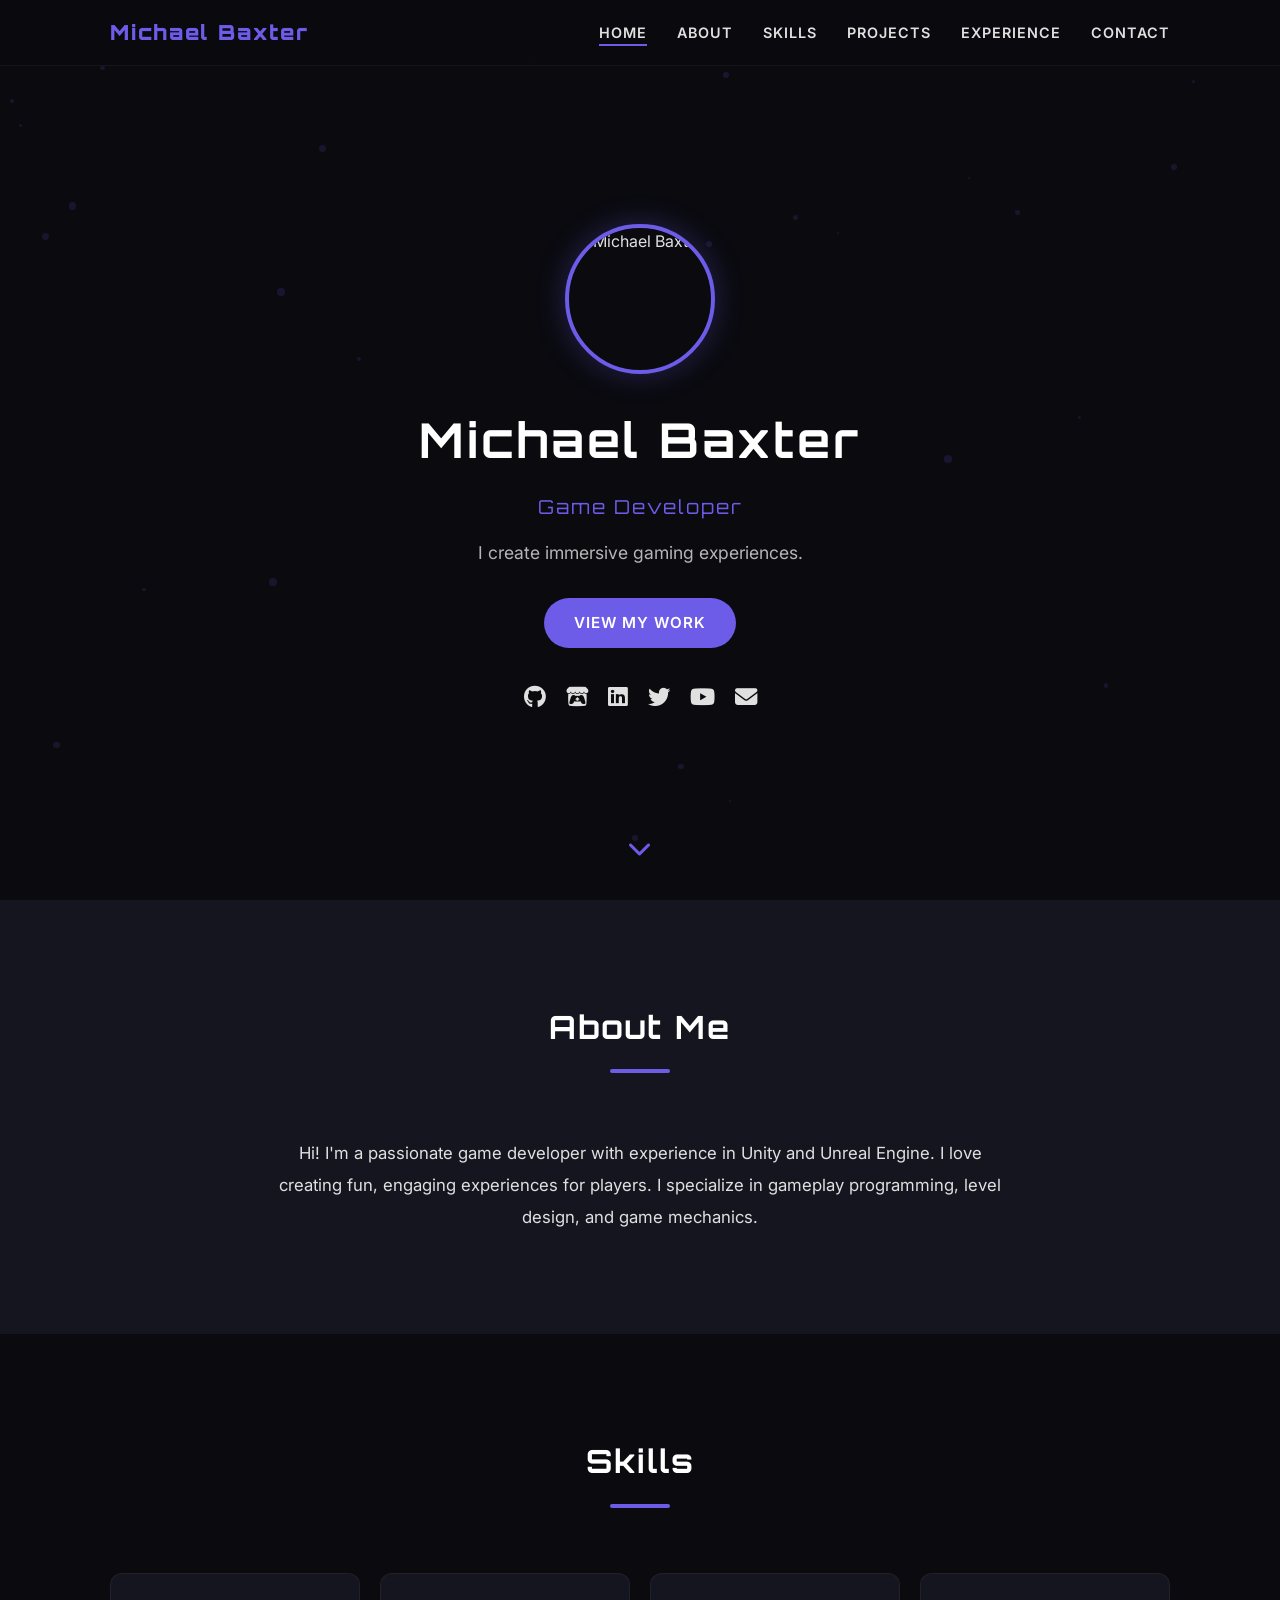
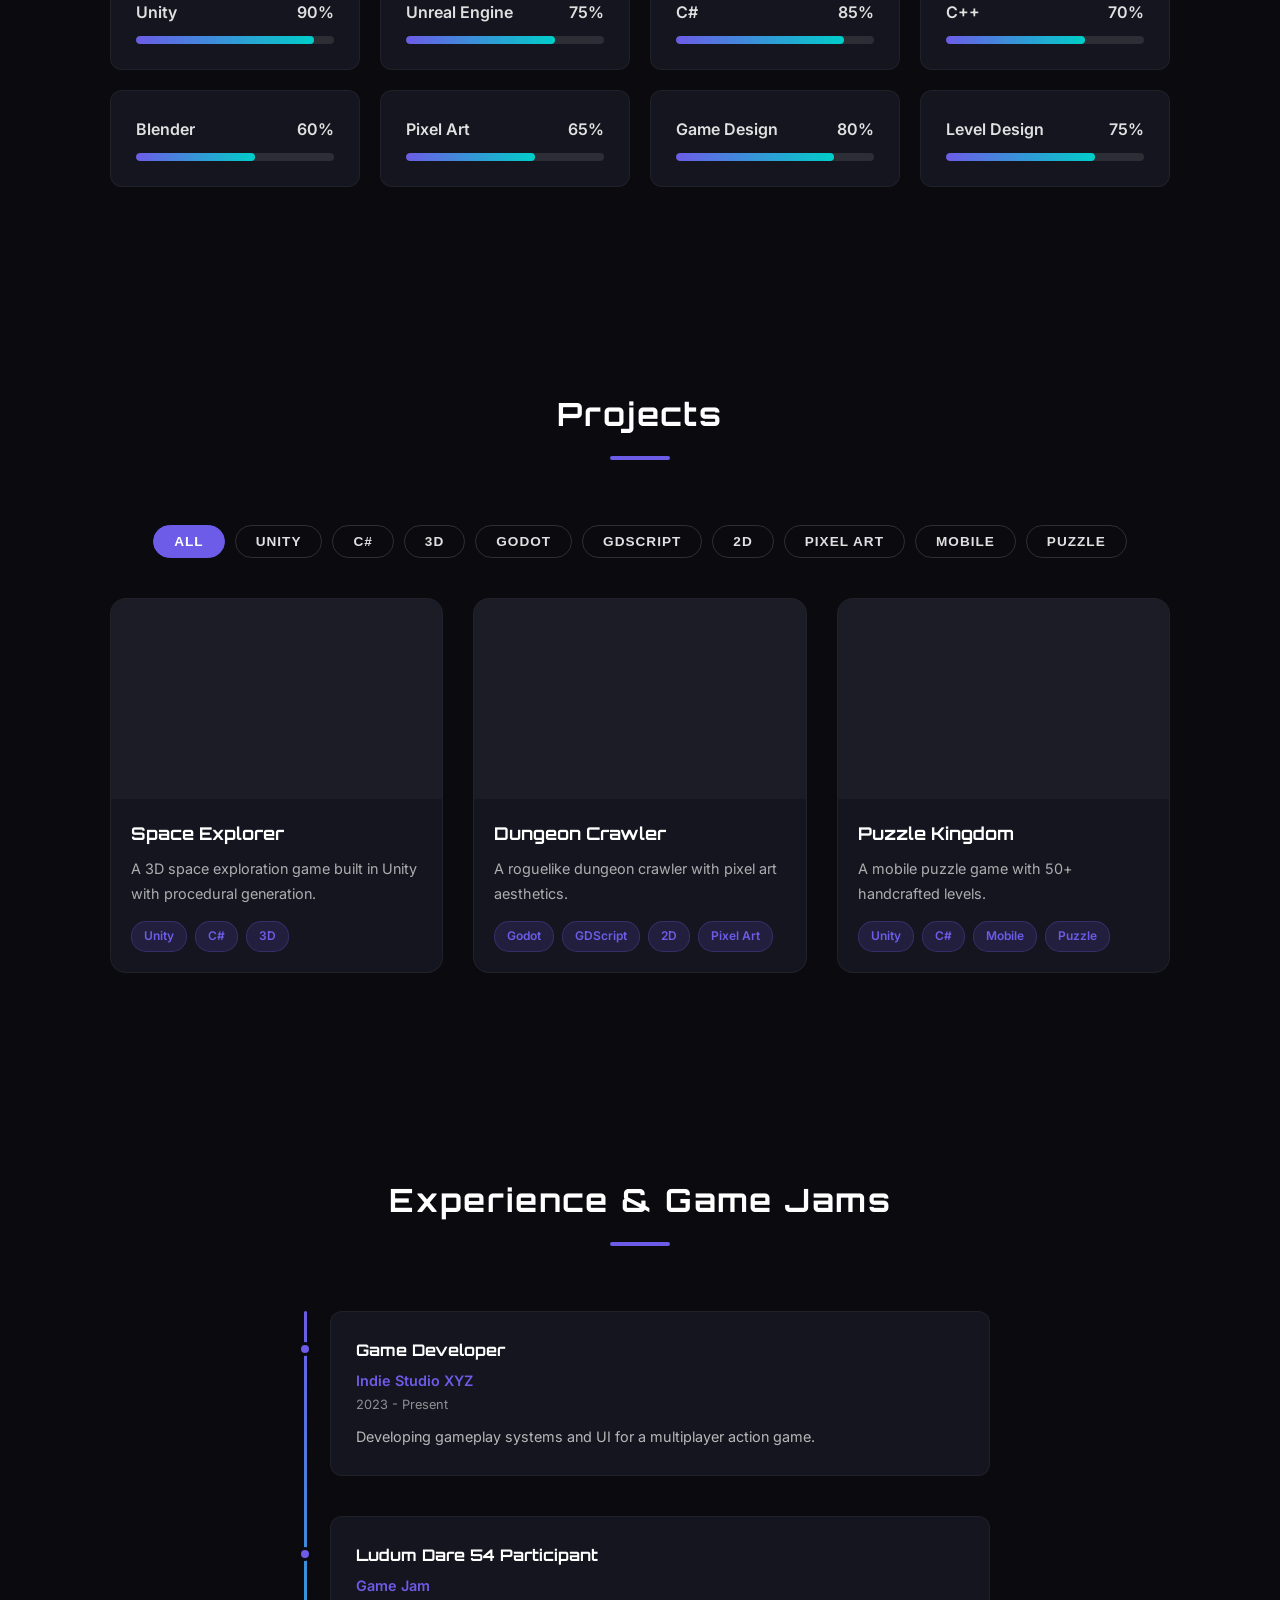
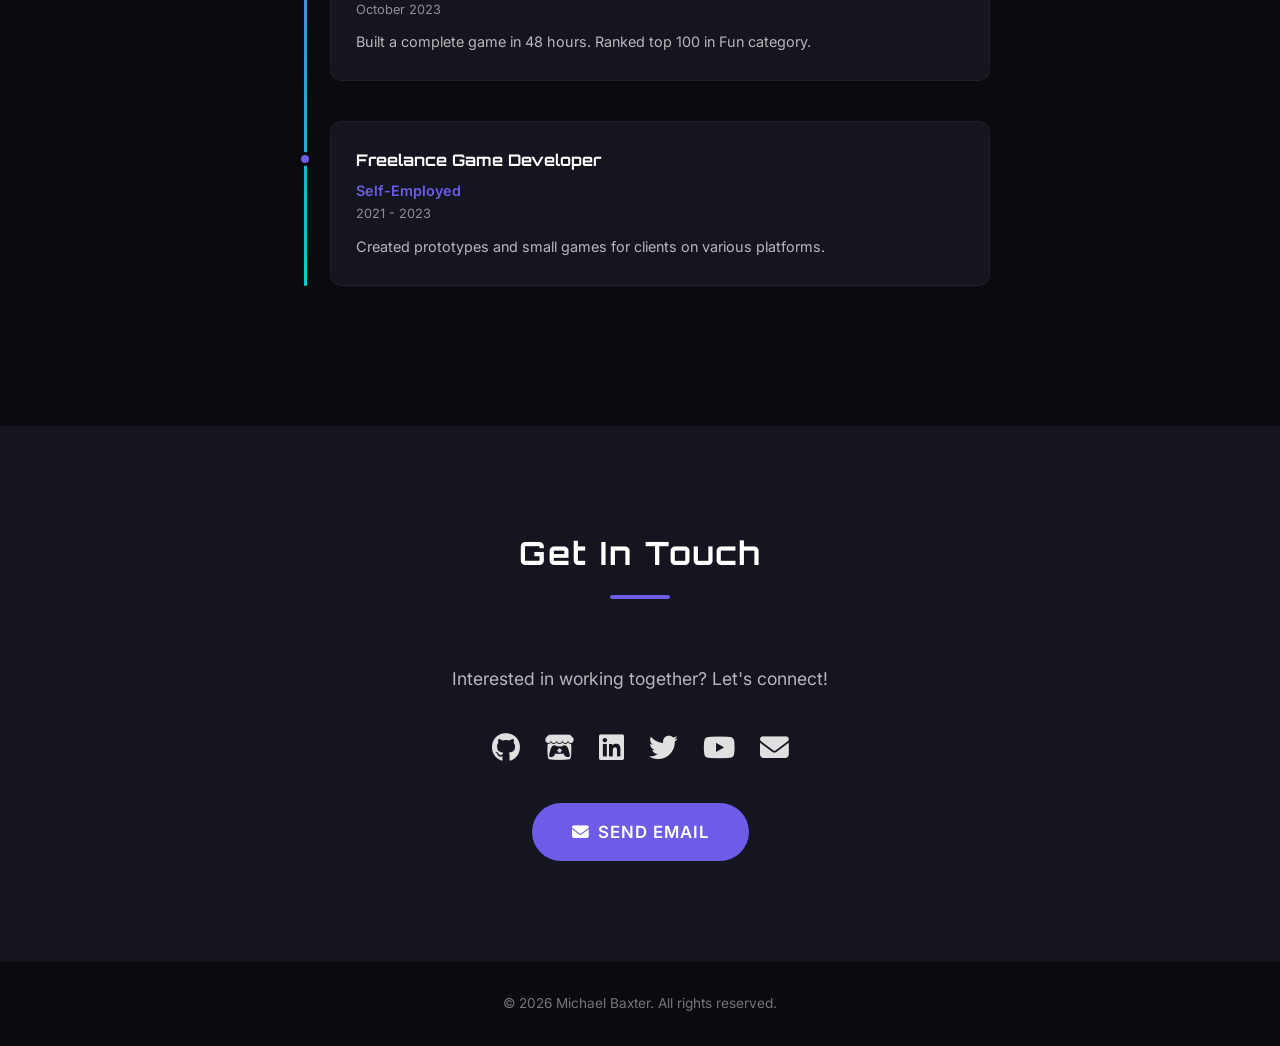
==== my-portfolio/index.html @ fe263648 "Add files via upload" ====
<!DOCTYPE html>
<html lang="en">
<head>
  <meta charset="UTF-8" />
  <meta name="viewport" content="width=device-width, initial-scale=1.0" />
  <title>Game Dev Portfolio</title>
  <link rel="stylesheet" href="style.css" />
  <link rel="stylesheet" href="https://cdnjs.cloudflare.com/ajax/libs/font-awesome/6.5.0/css/all.min.css" />
  <link href="https://fonts.googleapis.com/css2?family=Orbitron:wght@400;700;900&family=Inter:wght@300;400;600;700&display=swap" rel="stylesheet" />
</head>
<body>

  <!-- NAVIGATION -->
  <nav id="navbar">
    <div class="nav-container">
      <a href="#hero" class="nav-logo" id="nav-name"></a>
      <button class="nav-toggle" id="navToggle" aria-label="Toggle menu">
        <i class="fas fa-bars"></i>
      </button>
      <ul class="nav-links" id="navLinks">
        <li><a href="#hero">Home</a></li>
        <li><a href="#about">About</a></li>
        <li><a href="#skills">Skills</a></li>
        <li><a href="#projects">Projects</a></li>
        <li><a href="#experience">Experience</a></li>
        <li><a href="#contact">Contact</a></li>
      </ul>
    </div>
  </nav>

  <!-- HERO -->
  <section id="hero">
    <div class="hero-particles" id="particles"></div>
    <div class="hero-content">
      <img id="hero-image" class="hero-avatar" src="" alt="Profile" />
      <h1 id="hero-name"></h1>
      <h2 id="hero-title"></h2>
      <p id="hero-tagline"></p>
      <div class="hero-buttons">
        <a href="#projects" class="btn btn-primary">View My Work</a>
        <a href="#" id="hero-resume" class="btn btn-secondary">Resume</a>
      </div>
      <div class="hero-socials" id="hero-socials"></div>
    </div>
    <div class="scroll-indicator">
      <i class="fas fa-chevron-down"></i>
    </div>
  </section>

  <!-- ABOUT -->
  <section id="about">
    <div class="container">
      <h2 class="section-title">About Me</h2>
      <div class="about-content">
        <p id="about-text"></p>
      </div>
    </div>
  </section>

  <!-- SKILLS -->
  <section id="skills">
    <div class="container">
      <h2 class="section-title">Skills</h2>
      <div class="skills-grid" id="skills-grid"></div>
    </div>
  </section>

  <!-- PROJECTS -->
  <section id="projects">
    <div class="container">
      <h2 class="section-title">Projects</h2>
      <div class="filter-buttons" id="filter-buttons"></div>
      <div class="projects-grid" id="projects-grid"></div>
    </div>
  </section>

  <!-- VIDEO MODAL -->
  <div class="modal-overlay" id="videoModal">
    <div class="modal-content">
      <button class="modal-close" id="modalClose"><i class="fas fa-times"></i></button>
      <iframe id="modalVideo" src="" frameborder="0" allowfullscreen></iframe>
    </div>
  </div>

  <!-- EXPERIENCE -->
  <section id="experience">
    <div class="container">
      <h2 class="section-title">Experience & Game Jams</h2>
      <div class="timeline" id="timeline"></div>
    </div>
  </section>

  <!-- CONTACT -->
  <section id="contact">
    <div class="container">
      <h2 class="section-title">Get In Touch</h2>
      <p class="contact-text">Interested in working together? Let's connect!</p>
      <div class="contact-socials" id="contact-socials"></div>
      <a id="contact-email" href="" class="btn btn-primary btn-large">
        <i class="fas fa-envelope"></i> Send Email
      </a>
    </div>
  </section>

  <!-- FOOTER -->
  <footer>
    <p>&copy; <span id="footer-year"></span> <span id="footer-name"></span>. All rights reserved.</p>
  </footer>

  <script src="config.js"></script>
  <script src="script.js"></script>
</body>
</html>
---- my-portfolio/style.css ----
/* ========================
   CSS VARIABLES (set by JS)
   ======================== */
:root {
  --primary: #6c5ce7;
  --secondary: #00cec9;
  --bg: #0a0a0f;
  --card-bg: #15151f;
  --text: #e0e0e0;
  --heading: #ffffff;
}

/* ========================
   RESET & BASE
   ======================== */
*, *::before, *::after {
  margin: 0;
  padding: 0;
  box-sizing: border-box;
}

html {
  scroll-behavior: smooth;
  scroll-padding-top: 70px;
}

body {
  font-family: 'Inter', sans-serif;
  background-color: var(--bg);
  color: var(--text);
  line-height: 1.7;
  overflow-x: hidden;
}

h1, h2, h3, h4 {
  font-family: 'Orbitron', sans-serif;
  color: var(--heading);
}

a {
  text-decoration: none;
  color: inherit;
}

img {
  max-width: 100%;
  display: block;
}

.container {
  max-width: 1100px;
  margin: 0 auto;
  padding: 0 20px;
}

/* ========================
   NAVIGATION
   ======================== */
#navbar {
  position: fixed;
  top: 0;
  left: 0;
  width: 100%;
  z-index: 1000;
  background: rgba(10, 10, 15, 0.85);
  backdrop-filter: blur(12px);
  border-bottom: 1px solid rgba(255, 255, 255, 0.05);
  transition: all 0.3s ease;
}

#navbar.scrolled {
  background: rgba(10, 10, 15, 0.95);
  box-shadow: 0 4px 30px rgba(0, 0, 0, 0.3);
}

.nav-container {
  max-width: 1100px;
  margin: 0 auto;
  padding: 0 20px;
  display: flex;
  justify-content: space-between;
  align-items: center;
  height: 65px;
}

.nav-logo {
  font-family: 'Orbitron', sans-serif;
  font-size: 1.3rem;
  font-weight: 900;
  color: var(--primary);
  letter-spacing: 2px;
}

.nav-links {
  list-style: none;
  display: flex;
  gap: 30px;
}

.nav-links a {
  font-size: 0.9rem;
  font-weight: 600;
  text-transform: uppercase;
  letter-spacing: 1px;
  color: var(--text);
  transition: color 0.3s;
  position: relative;
}

.nav-links a::after {
  content: '';
  position: absolute;
  bottom: -5px;
  left: 0;
  width: 0%;
  height: 2px;
  background: var(--primary);
  transition: width 0.3s;
}

.nav-links a:hover::after,
.nav-links a.active::after {
  width: 100%;
}

.nav-links a:hover {
  color: var(--primary);
}

.nav-toggle {
  display: none;
  background: none;
  border: none;
  color: var(--heading);
  font-size: 1.5rem;
  cursor: pointer;
}

/* ========================
   HERO SECTION
   ======================== */
#hero {
  min-height: 100vh;
  display: flex;
  flex-direction: column;
  justify-content: center;
  align-items: center;
  text-align: center;
  position: relative;
  padding: 100px 20px 60px;
  overflow: hidden;
}

.hero-particles {
  position: absolute;
  top: 0;
  left: 0;
  width: 100%;
  height: 100%;
  pointer-events: none;
}

.hero-particles .particle {
  position: absolute;
  border-radius: 50%;
  background: var(--primary);
  opacity: 0.15;
  animation: float 6s ease-in-out infinite;
}

@keyframes float {
  0%, 100% { transform: translateY(0) scale(1); }
  50% { transform: translateY(-20px) scale(1.1); }
}

.hero-content {
  position: relative;
  z-index: 1;
}

.hero-avatar {
  width: 150px;
  height: 150px;
  border-radius: 50%;
  object-fit: cover;
  border: 4px solid var(--primary);
  margin: 0 auto 25px;
  box-shadow: 0 0 30px rgba(108, 92, 231, 0.3);
}

#hero h1 {
  font-size: 3rem;
  margin-bottom: 10px;
  letter-spacing: 3px;
}

#hero h2 {
  font-size: 1.2rem;
  color: var(--primary);
  font-weight: 400;
  margin-bottom: 15px;
  letter-spacing: 2px;
}

#hero p {
  font-size: 1.1rem;
  max-width: 500px;
  margin: 0 auto 30px;
  opacity: 0.8;
}

.hero-buttons {
  display: flex;
  gap: 15px;
  justify-content: center;
  flex-wrap: wrap;
  margin-bottom: 30px;
}

/* Buttons */
.btn {
  display: inline-flex;
  align-items: center;
  gap: 8px;
  padding: 12px 30px;
  border-radius: 50px;
  font-weight: 600;
  font-size: 0.95rem;
  transition: all 0.3s ease;
  cursor: pointer;
  border: none;
  text-transform: uppercase;
  letter-spacing: 1px;
}

.btn-primary {
  background: var(--primary);
  color: #fff;
}

.btn-primary:hover {
  box-shadow: 0 0 25px rgba(108, 92, 231, 0.5);
  transform: translateY(-2px);
}

.btn-secondary {
  background: transparent;
  border: 2px solid var(--secondary);
  color: var(--secondary);
}

.btn-secondary:hover {
  background: var(--secondary);
  color: var(--bg);
  transform: translateY(-2px);
}

.btn-large {
  padding: 15px 40px;
  font-size: 1.05rem;
}

.hero-socials {
  display: flex;
  gap: 20px;
  justify-content: center;
}

.hero-socials a {
  font-size: 1.4rem;
  color: var(--text);
  transition: all 0.3s;
}

.hero-socials a:hover {
  color: var(--primary);
  transform: translateY(-3px);
}

.scroll-indicator {
  position: absolute;
  bottom: 30px;
  animation: bounce 2s infinite;
  color: var(--primary);
  font-size: 1.5rem;
}

@keyframes bounce {
  0%, 100% { transform: translateY(0); }
  50% { transform: translateY(10px); }
}

/* ========================
   SECTIONS GENERAL
   ======================== */
section {
  padding: 100px 0;
}

.section-title {
  text-align: center;
  font-size: 2rem;
  margin-bottom: 15px;
  letter-spacing: 2px;
  position: relative;
  display: inline-block;
  width: 100%;
}

.section-title::after {
  content: '';
  display: block;
  width: 60px;
  height: 4px;
  background: var(--primary);
  margin: 15px auto 50px;
  border-radius: 2px;
}

/* ========================
   ABOUT
   ======================== */
#about {
  background: var(--card-bg);
}

.about-content {
  max-width: 750px;
  margin: 0 auto;
  text-align: center;
  font-size: 1.05rem;
  line-height: 1.9;
}

/* ========================
   SKILLS
   ======================== */
.skills-grid {
  display: grid;
  grid-template-columns: repeat(auto-fill, minmax(250px, 1fr));
  gap: 20px;
}

.skill-card {
  background: var(--card-bg);
  padding: 25px;
  border-radius: 12px;
  border: 1px solid rgba(255, 255, 255, 0.05);
  transition: transform 0.3s, box-shadow 0.3s;
}

.skill-card:hover {
  transform: translateY(-5px);
  box-shadow: 0 10px 30px rgba(0, 0, 0, 0.3);
}

.skill-name {
  display: flex;
  justify-content: space-between;
  margin-bottom: 10px;
  font-weight: 600;
}

.skill-bar {
  width: 100%;
  height: 8px;
  background: rgba(255, 255, 255, 0.1);
  border-radius: 4px;
  overflow: hidden;
}

.skill-bar-fill {
  height: 100%;
  border-radius: 4px;
  background: linear-gradient(90deg, var(--primary), var(--secondary));
  width: 0%;
  transition: width 1.5s ease;
}

/* ========================
   PROJECTS
   ======================== */
.filter-buttons {
  display: flex;
  flex-wrap: wrap;
  gap: 10px;
  justify-content: center;
  margin-bottom: 40px;
}

.filter-btn {
  padding: 8px 20px;
  border-radius: 25px;
  border: 1px solid rgba(255, 255, 255, 0.15);
  background: transparent;
  color: var(--text);
  cursor: pointer;
  font-size: 0.85rem;
  font-weight: 600;
  transition: all 0.3s;
  text-transform: uppercase;
  letter-spacing: 1px;
}

.filter-btn:hover,
.filter-btn.active {
  background: var(--primary);
  border-color: var(--primary);
  color: #fff;
}

.projects-grid {
  display: grid;
  grid-template-columns: repeat(auto-fill, minmax(320px, 1fr));
  gap: 30px;
}

.project-card {
  background: var(--card-bg);
  border-radius: 16px;
  overflow: hidden;
  border: 1px solid rgba(255, 255, 255, 0.05);
  transition: transform 0.3s, box-shadow 0.3s;
  opacity: 0;
  transform: translateY(30px);
}

.project-card.visible {
  opacity: 1;
  transform: translateY(0);
  transition: opacity 0.6s ease, transform 0.6s ease;
}

.project-card:hover {
  transform: translateY(-8px);
  box-shadow: 0 15px 40px rgba(0, 0, 0, 0.4);
}

.project-image-wrapper {
  position: relative;
  height: 200px;
  overflow: hidden;
  background: rgba(255, 255, 255, 0.03);
}

.project-image-wrapper img {
  width: 100%;
  height: 100%;
  object-fit: cover;
  transition: transform 0.5s;
}

.project-card:hover .project-image-wrapper img {
  transform: scale(1.1);
}

.project-overlay {
  position: absolute;
  top: 0;
  left: 0;
  width: 100%;
  height: 100%;
  background: rgba(10, 10, 15, 0.7);
  display: flex;
  justify-content: center;
  align-items: center;
  gap: 15px;
  opacity: 0;
  transition: opacity 0.3s;
}

.project-card:hover .project-overlay {
  opacity: 1;
}

.project-overlay a,
.project-overlay button {
  width: 45px;
  height: 45px;
  border-radius: 50%;
  display: flex;
  align-items: center;
  justify-content: center;
  background: var(--primary);
  color: #fff;
  font-size: 1rem;
  border: none;
  cursor: pointer;
  transition: transform 0.3s, background 0.3s;
}

.project-overlay a:hover,
.project-overlay button:hover {
  background: var(--secondary);
  transform: scale(1.15);
}

.project-info {
  padding: 20px;
}

.project-info h3 {
  font-size: 1.1rem;
  margin-bottom: 8px;
}

.project-info p {
  font-size: 0.9rem;
  opacity: 0.75;
  margin-bottom: 15px;
}

.project-tags {
  display: flex;
  flex-wrap: wrap;
  gap: 8px;
}

.project-tags span {
  padding: 4px 12px;
  border-radius: 15px;
  font-size: 0.75rem;
  font-weight: 600;
  background: rgba(108, 92, 231, 0.15);
  color: var(--primary);
  border: 1px solid rgba(108, 92, 231, 0.25);
}

/* ========================
   VIDEO MODAL
   ======================== */
.modal-overlay {
  position: fixed;
  top: 0;
  left: 0;
  width: 100%;
  height: 100%;
  background: rgba(0, 0, 0, 0.9);
  z-index: 10000;
  display: none;
  justify-content: center;
  align-items: center;
}

.modal-overlay.active {
  display: flex;
}

.modal-content {
  position: relative;
  width: 90%;
  max-width: 800px;
  aspect-ratio: 16 / 9;
}

.modal-content iframe {
  width: 100%;
  height: 100%;
  border-radius: 12px;
}

.modal-close {
  position: absolute;
  top: -40px;
  right: 0;
  background: none;
  border: none;
  color: #fff;
  font-size: 1.5rem;
  cursor: pointer;
  transition: color 0.3s;
}

.modal-close:hover {
  color: var(--primary);
}

/* ========================
   EXPERIENCE / TIMELINE
   ======================== */
.timeline {
  max-width: 700px;
  margin: 0 auto;
  position: relative;
  padding-left: 40px;
}

.timeline::before {
  content: '';
  position: absolute;
  left: 14px;
  top: 0;
  bottom: 0;
  width: 3px;
  background: linear-gradient(to bottom, var(--primary), var(--secondary));
  border-radius: 2px;
}

.timeline-item {
  position: relative;
  margin-bottom: 40px;
  background: var(--card-bg);
  padding: 25px;
  border-radius: 12px;
  border: 1px solid rgba(255, 255, 255, 0.05);
  transition: transform 0.3s;
}

.timeline-item:hover {
  transform: translateX(5px);
}

.timeline-item::before {
  content: '';
  position: absolute;
  left: -33px;
  top: 30px;
  width: 14px;
  height: 14px;
  border-radius: 50%;
  background: var(--primary);
  border: 3px solid var(--bg);
}

.timeline-item h3 {
  font-size: 1rem;
  margin-bottom: 5px;
}

.timeline-item .company {
  color: var(--primary);
  font-weight: 600;
  font-size: 0.9rem;
}

.timeline-item .period {
  font-size: 0.8rem;
  opacity: 0.6;
  margin-bottom: 10px;
}

.timeline-item p {
  font-size: 0.9rem;
  opacity: 0.8;
}

/* ========================
   CONTACT
   ======================== */
#contact {
  text-align: center;
  background: var(--card-bg);
}

.contact-text {
  font-size: 1.1rem;
  opacity: 0.8;
  margin-bottom: 30px;
}

.contact-socials {
  display: flex;
  justify-content: center;
  gap: 25px;
  margin-bottom: 30px;
}

.contact-socials a {
  font-size: 1.8rem;
  color: var(--text);
  transition: all 0.3s;
}

.contact-socials a:hover {
  color: var(--primary);
  transform: translateY(-5px);
}

/* ========================
   FOOTER
   ======================== */
footer {
  text-align: center;
  padding: 30px 20px;
  font-size: 0.85rem;
  opacity: 0.5;
  border-top: 1px solid rgba(255, 255, 255, 0.05);
}

/* ========================
   RESPONSIVE
   ======================== */
@media (max-width: 768px) {
  .nav-links {
    position: fixed;
    top: 65px;
    left: 0;
    width: 100%;
    background: rgba(10, 10, 15, 0.98);
    flex-direction: column;
    align-items: center;
    padding: 30px 0;
    gap: 20px;
    transform: translateY(-150%);
    transition: transform 0.4s ease;
  }

  .nav-links.open {
    transform: translateY(0);
  }

  .nav-toggle {
    display: block;
  }

  #hero h1 {
    font-size: 2rem;
  }

  #hero h2 {
    font-size: 1rem;
  }

  .projects-grid {
    grid-template-columns: 1fr;
  }

  .skills-grid {
    grid-template-columns: 1fr;
  }
}

@media (max-width: 480px) {
  #hero h1 {
    font-size: 1.6rem;
  }

  .section-title {
    font-size: 1.5rem;
  }

  .hero-avatar {
    width: 110px;
    height: 110px;
  }
}

/* ========================
   ANIMATIONS
   ======================== */
.fade-in {
  opacity: 0;
  transform: translateY(25px);
  transition: opacity 0.7s ease, transform 0.7s ease;
}

.fade-in.visible {
  opacity: 1;
  transform: translateY(0);
}
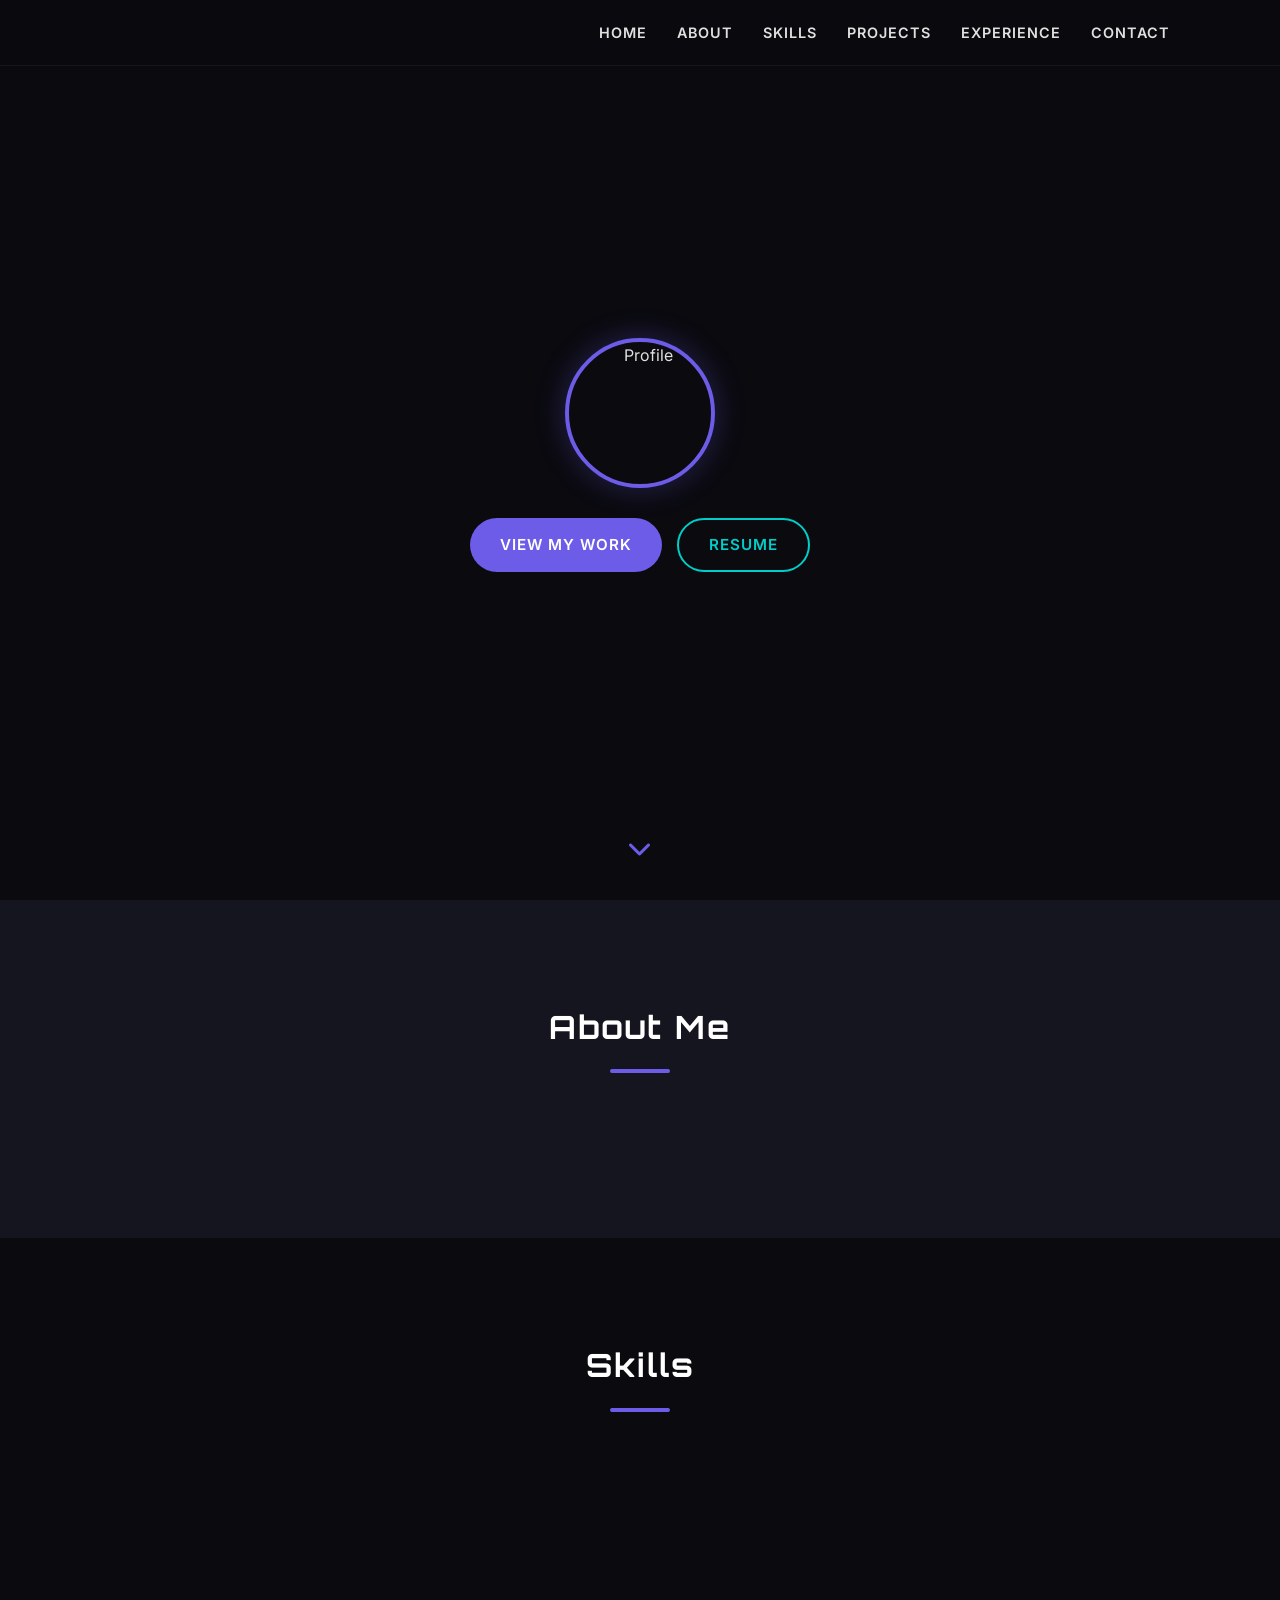
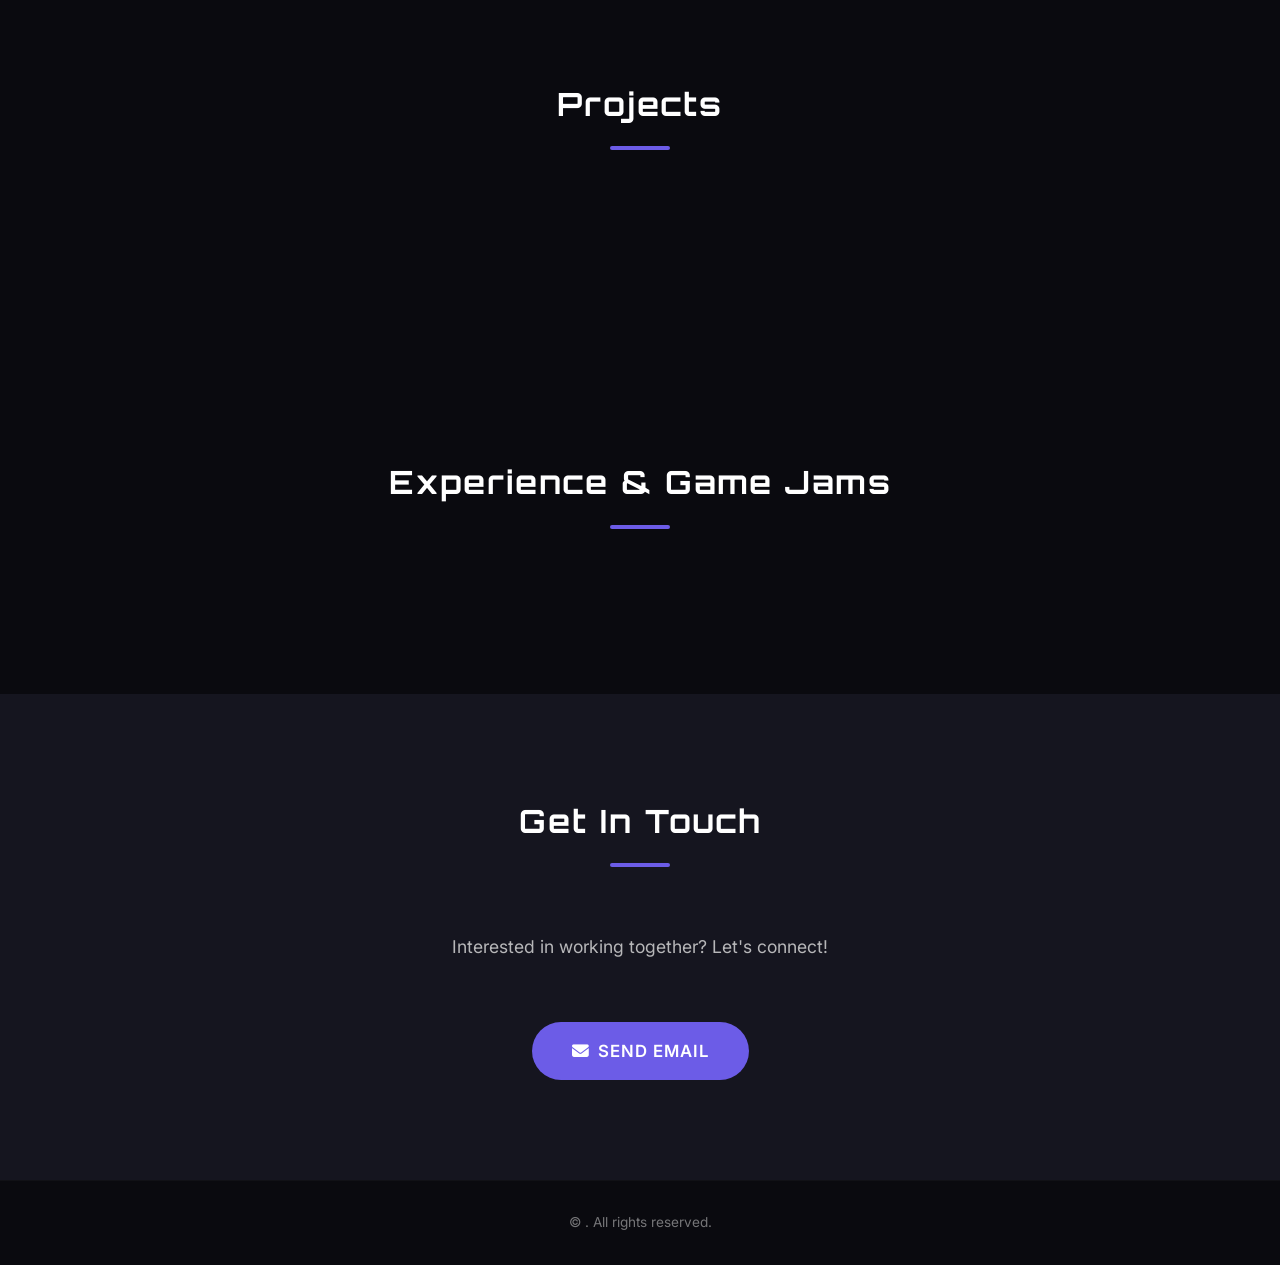
==== commit b3c3a790: "Update index.html" ====
--- a/my-portfolio/index.html
+++ b/my-portfolio/index.html
@@ -74,14 +74,6 @@
     </div>
   </section>
 
-  <!-- VIDEO MODAL -->
-  <div class="modal-overlay" id="videoModal">
-    <div class="modal-content">
-      <button class="modal-close" id="modalClose"><i class="fas fa-times"></i></button>
-      <iframe id="modalVideo" src="" frameborder="0" allowfullscreen></iframe>
-    </div>
-  </div>
-
   <!-- EXPERIENCE -->
   <section id="experience">
     <div class="container">
@@ -110,4 +102,4 @@
   <script src="config.js"></script>
   <script src="script.js"></script>
 </body>
-</html>+</html>
--- a/my-portfolio/style.css
+++ b/my-portfolio/style.css
@@ -473,28 +473,6 @@
   opacity: 1;
 }
 
-.project-overlay a,
-.project-overlay button {
-  width: 45px;
-  height: 45px;
-  border-radius: 50%;
-  display: flex;
-  align-items: center;
-  justify-content: center;
-  background: var(--primary);
-  color: #fff;
-  font-size: 1rem;
-  border: none;
-  cursor: pointer;
-  transition: transform 0.3s, background 0.3s;
-}
-
-.project-overlay a:hover,
-.project-overlay button:hover {
-  background: var(--secondary);
-  transform: scale(1.15);
-}
-
 .project-info {
   padding: 20px;
 }
@@ -521,9 +499,10 @@
   border-radius: 15px;
   font-size: 0.75rem;
   font-weight: 600;
-  background: rgba(108, 92, 231, 0.15);
-  color: var(--primary);
-  border: 1px solid rgba(108, 92, 231, 0.25);
+  background: var(--tag-bg);
+  color: var(--tag-text);
+  border: 1px solid var(--tag-text);
+}
 }
 
 /* ========================
@@ -757,4 +736,4 @@
 .fade-in.visible {
   opacity: 1;
   transform: translateY(0);
-}+}
